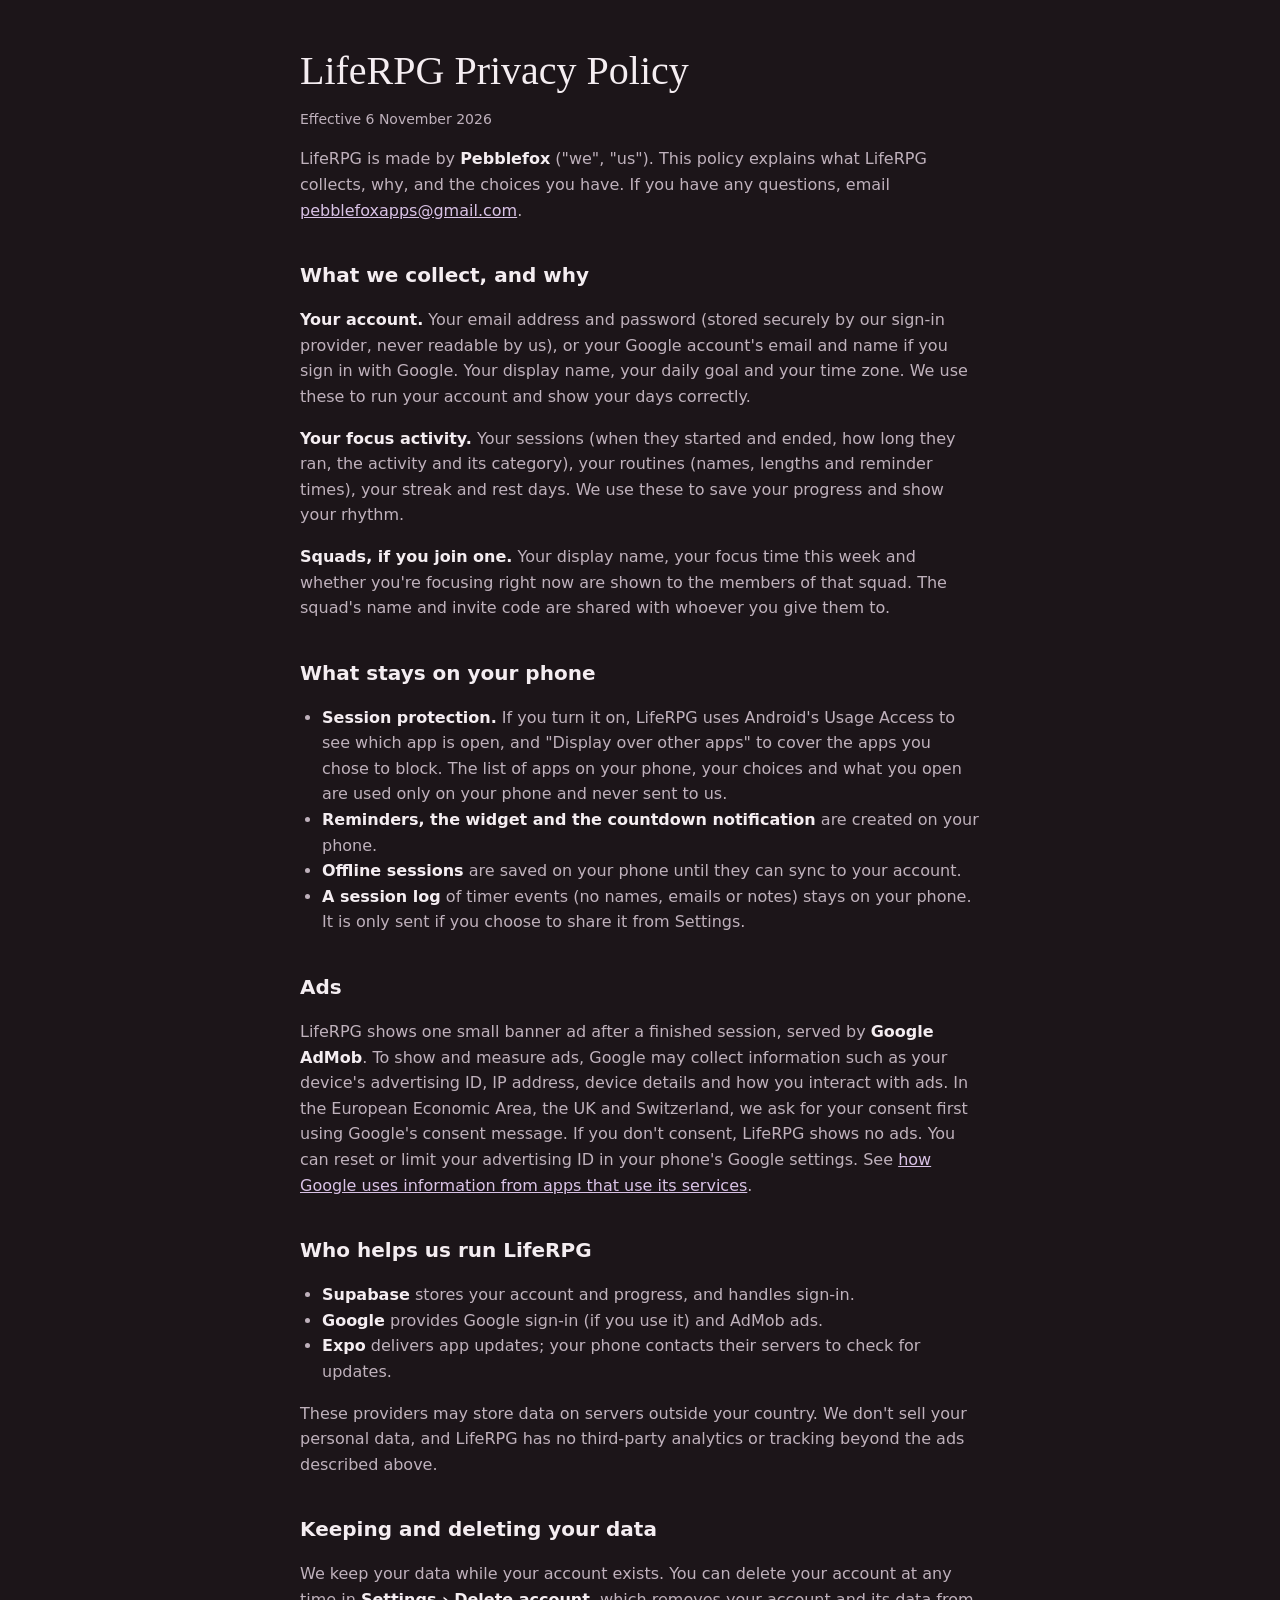
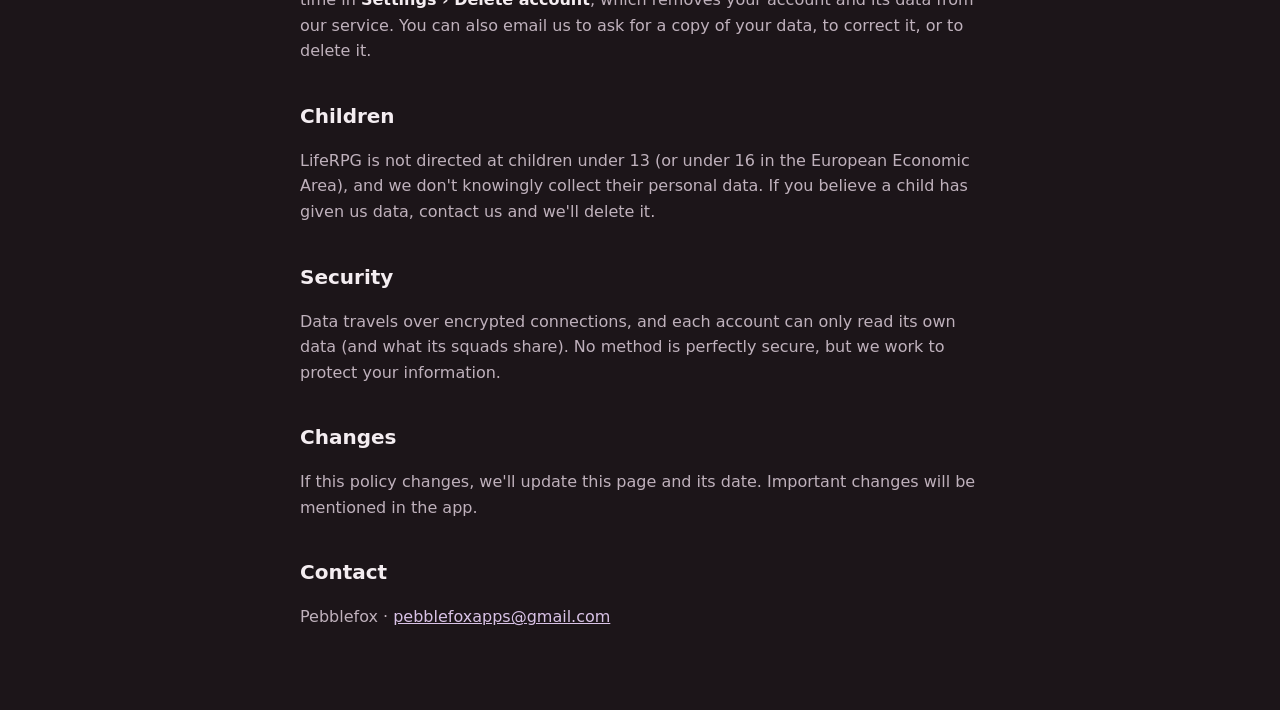
==== liferpg/privacy/index.html @ ac805989 "Add files via upload" ====
<!doctype html>
<html lang="en">
<head>
<meta charset="utf-8">
<meta name="viewport" content="width=device-width, initial-scale=1">
<title>LifeRPG Privacy Policy</title>
<link rel="stylesheet" href="../../style.css">
</head>
<body>
<main>
  <h1>LifeRPG Privacy Policy</h1>
  <p class="muted">Effective 6 November 2026</p>

  <p>LifeRPG is made by <strong>Pebblefox</strong> ("we", "us"). This policy explains what LifeRPG collects, why, and the choices you have. If you have any questions, email <a href="mailto:pebblefoxapps@gmail.com">pebblefoxapps@gmail.com</a>.</p>

  <h2>What we collect, and why</h2>
  <p><strong>Your account.</strong> Your email address and password (stored securely by our sign-in provider, never readable by us), or your Google account's email and name if you sign in with Google. Your display name, your daily goal and your time zone. We use these to run your account and show your days correctly.</p>
  <p><strong>Your focus activity.</strong> Your sessions (when they started and ended, how long they ran, the activity and its category), your routines (names, lengths and reminder times), your streak and rest days. We use these to save your progress and show your rhythm.</p>
  <p><strong>Squads, if you join one.</strong> Your display name, your focus time this week and whether you're focusing right now are shown to the members of that squad. The squad's name and invite code are shared with whoever you give them to.</p>

  <h2>What stays on your phone</h2>
  <ul>
    <li><strong>Session protection.</strong> If you turn it on, LifeRPG uses Android's Usage Access to see which app is open, and "Display over other apps" to cover the apps you chose to block. The list of apps on your phone, your choices and what you open are used only on your phone and never sent to us.</li>
    <li><strong>Reminders, the widget and the countdown notification</strong> are created on your phone.</li>
    <li><strong>Offline sessions</strong> are saved on your phone until they can sync to your account.</li>
    <li><strong>A session log</strong> of timer events (no names, emails or notes) stays on your phone. It is only sent if you choose to share it from Settings.</li>
  </ul>

  <h2>Ads</h2>
  <p>LifeRPG shows one small banner ad after a finished session, served by <strong>Google AdMob</strong>. To show and measure ads, Google may collect information such as your device's advertising ID, IP address, device details and how you interact with ads. In the European Economic Area, the UK and Switzerland, we ask for your consent first using Google's consent message. If you don't consent, LifeRPG shows no ads. You can reset or limit your advertising ID in your phone's Google settings. See <a href="https://policies.google.com/technologies/partner-sites">how Google uses information from apps that use its services</a>.</p>

  <h2>Who helps us run LifeRPG</h2>
  <ul>
    <li><strong>Supabase</strong> stores your account and progress, and handles sign-in.</li>
    <li><strong>Google</strong> provides Google sign-in (if you use it) and AdMob ads.</li>
    <li><strong>Expo</strong> delivers app updates; your phone contacts their servers to check for updates.</li>
  </ul>
  <p>These providers may store data on servers outside your country. We don't sell your personal data, and LifeRPG has no third-party analytics or tracking beyond the ads described above.</p>

  <h2>Keeping and deleting your data</h2>
  <p>We keep your data while your account exists. You can delete your account at any time in <strong>Settings › Delete account</strong>, which removes your account and its data from our service. You can also email us to ask for a copy of your data, to correct it, or to delete it.</p>

  <h2>Children</h2>
  <p>LifeRPG is not directed at children under 13 (or under 16 in the European Economic Area), and we don't knowingly collect their personal data. If you believe a child has given us data, contact us and we'll delete it.</p>

  <h2>Security</h2>
  <p>Data travels over encrypted connections, and each account can only read its own data (and what its squads share). No method is perfectly secure, but we work to protect your information.</p>

  <h2>Changes</h2>
  <p>If this policy changes, we'll update this page and its date. Important changes will be mentioned in the app.</p>

  <h2>Contact</h2>
  <p>Pebblefox · <a href="mailto:pebblefoxapps@gmail.com">pebblefoxapps@gmail.com</a></p>
</main>
</body>
</html>
---- style.css ----
:root { --bg: #1C1519; --card: #2A2027; --text: #F4EDF1; --soft: #BFB1BC; --accent: #D9C2E6; }
* { box-sizing: border-box; }
body { margin: 0; background: var(--bg); color: var(--text); font: 16px/1.6 system-ui, -apple-system, "Segoe UI", Roboto, sans-serif; }
main { max-width: 720px; margin: 0 auto; padding: 48px 20px 64px; }
h1 { font-family: Georgia, "Times New Roman", serif; font-weight: 400; font-size: 40px; line-height: 1.15; margin: 0 0 8px; }
h2 { font-size: 20px; margin: 36px 0 8px; }
p, li { color: var(--soft); }
strong { color: var(--text); }
a { color: var(--accent); }
.card { background: var(--card); border-radius: 20px; padding: 20px 22px; margin: 24px 0; }
.card h2 { margin-top: 0; }
.muted { font-size: 14px; }
ul { padding-left: 22px; }
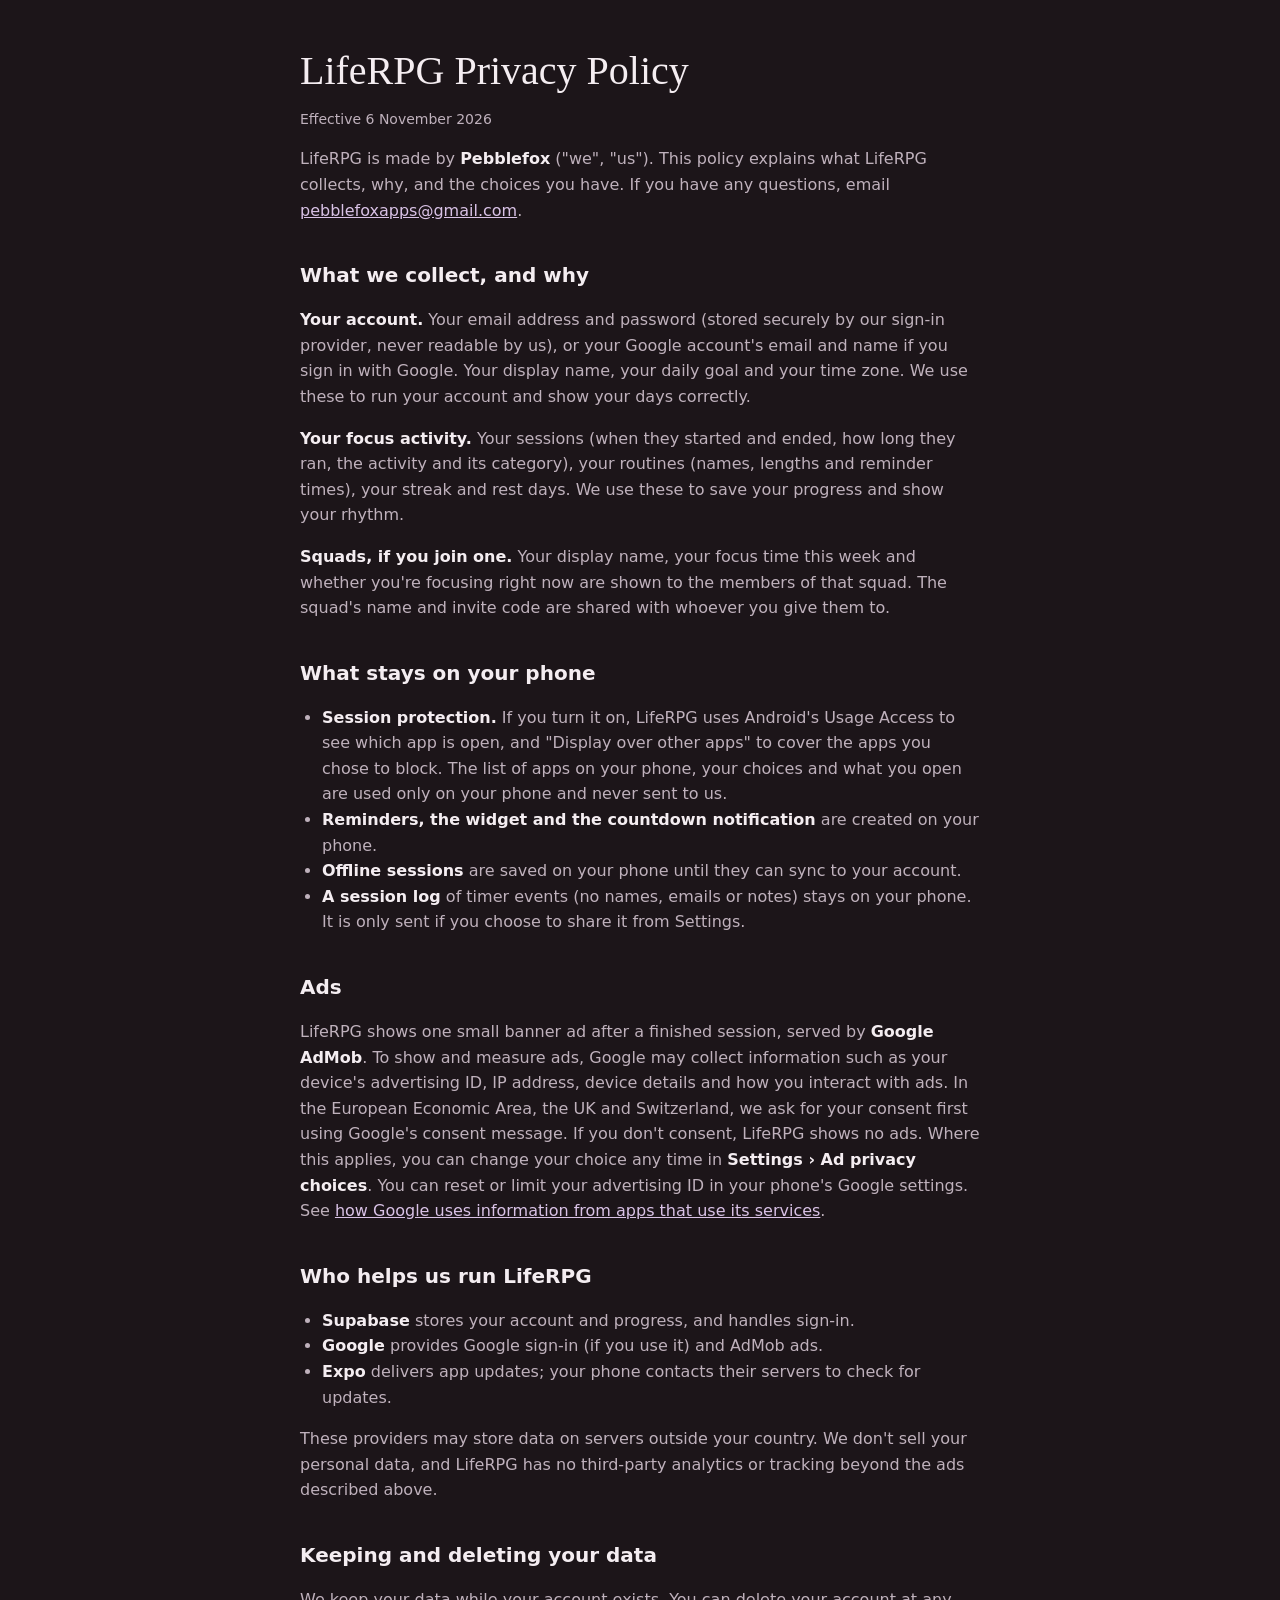
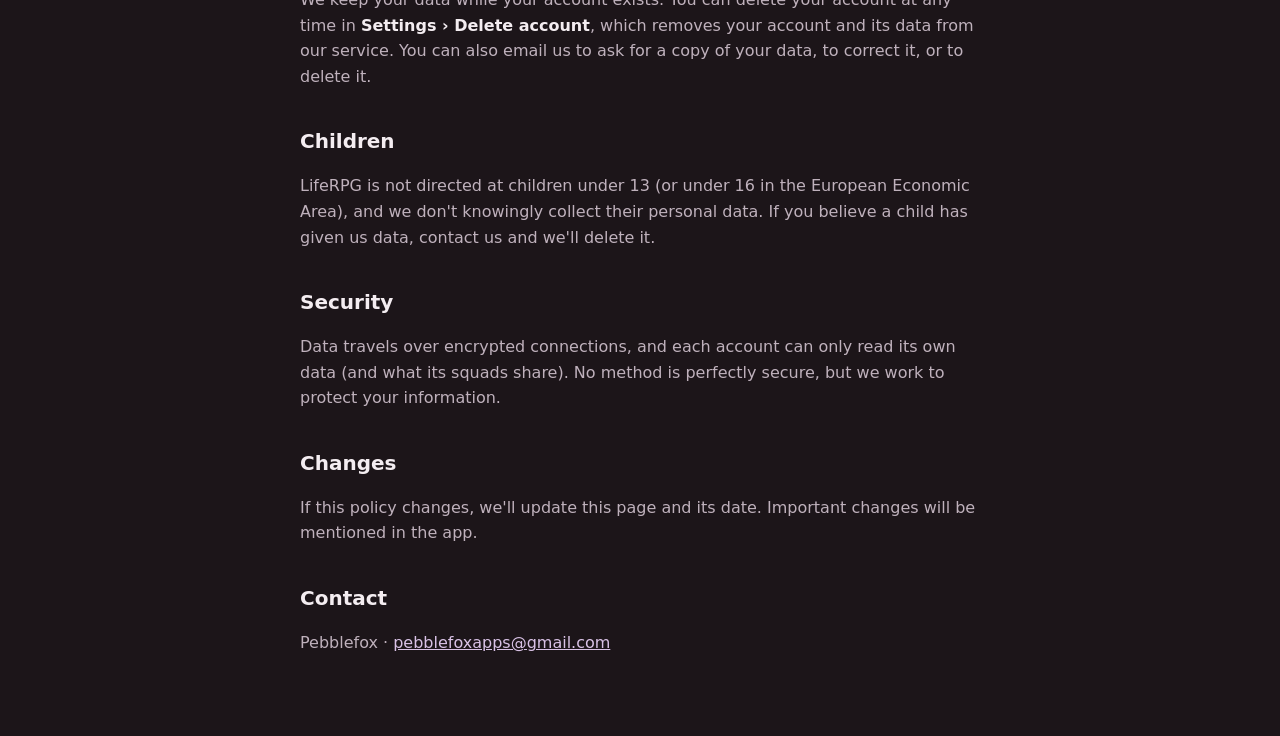
==== commit 838822d6: "Add files via upload" ====
--- a/liferpg/privacy/index.html
+++ b/liferpg/privacy/index.html
@@ -27,7 +27,7 @@
   </ul>
 
   <h2>Ads</h2>
-  <p>LifeRPG shows one small banner ad after a finished session, served by <strong>Google AdMob</strong>. To show and measure ads, Google may collect information such as your device's advertising ID, IP address, device details and how you interact with ads. In the European Economic Area, the UK and Switzerland, we ask for your consent first using Google's consent message. If you don't consent, LifeRPG shows no ads. You can reset or limit your advertising ID in your phone's Google settings. See <a href="https://policies.google.com/technologies/partner-sites">how Google uses information from apps that use its services</a>.</p>
+  <p>LifeRPG shows one small banner ad after a finished session, served by <strong>Google AdMob</strong>. To show and measure ads, Google may collect information such as your device's advertising ID, IP address, device details and how you interact with ads. In the European Economic Area, the UK and Switzerland, we ask for your consent first using Google's consent message. If you don't consent, LifeRPG shows no ads. Where this applies, you can change your choice any time in <strong>Settings › Ad privacy choices</strong>. You can reset or limit your advertising ID in your phone's Google settings. See <a href="https://policies.google.com/technologies/partner-sites">how Google uses information from apps that use its services</a>.</p>
 
   <h2>Who helps us run LifeRPG</h2>
   <ul>
